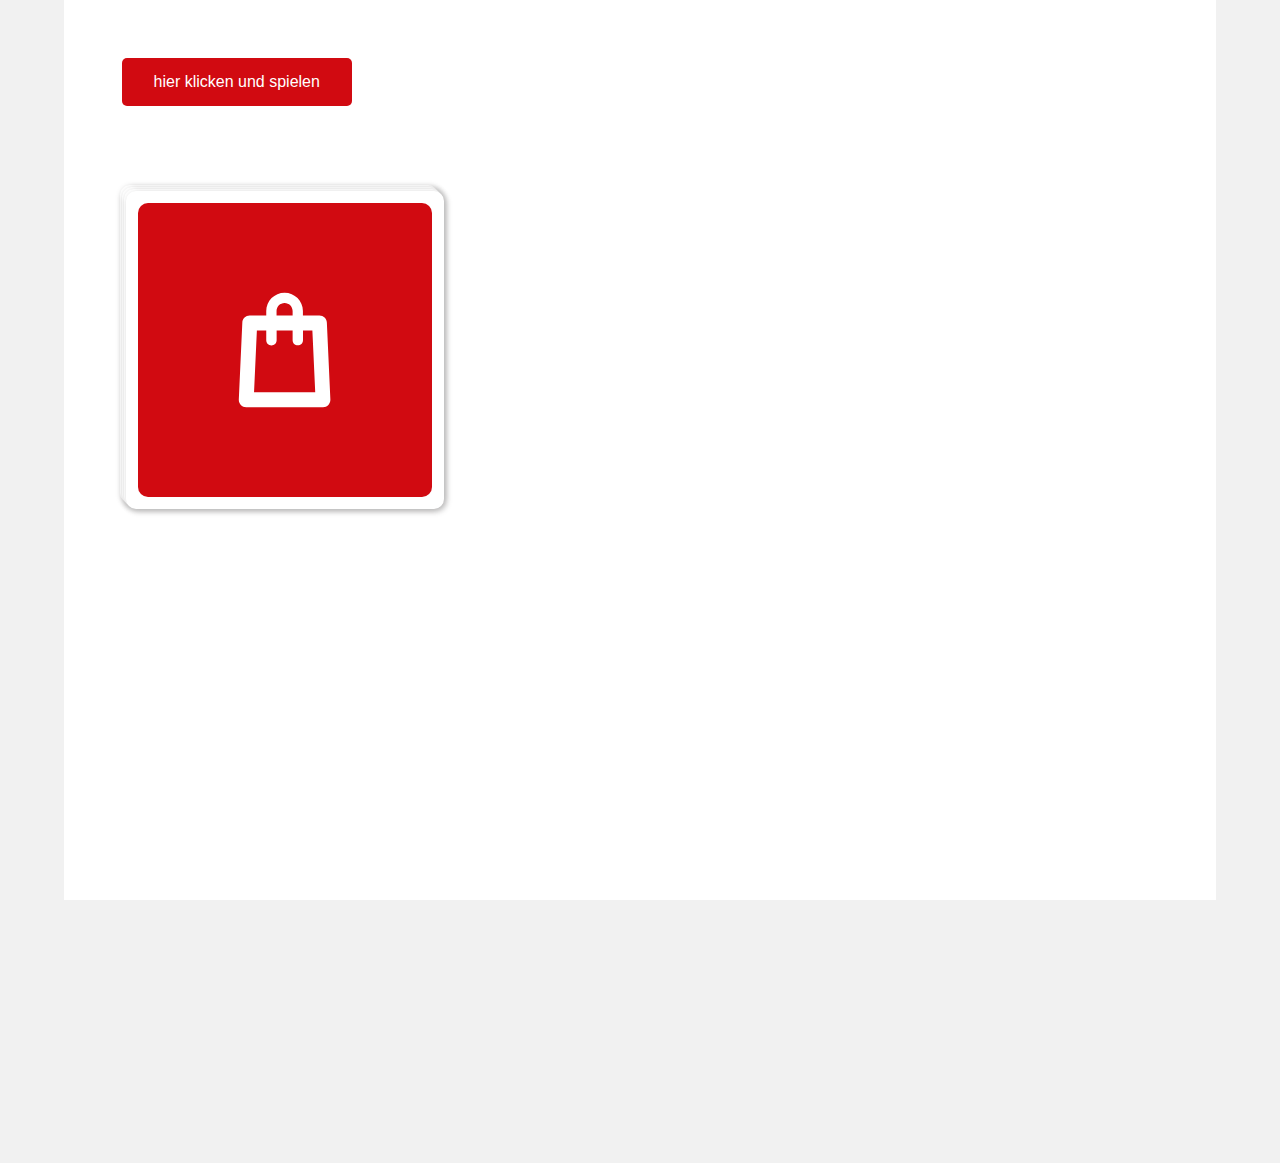
==== index.html @ 1bf255c6 "ver4" ====
<!doctype html>
<html class="no-js" lang="">

<head>
	<meta charset="utf-8">
	<meta http-equiv="x-ua-compatible" content="ie=edge">
	<title>SBB Ostern</title>
	<meta name="viewport" content="width=device-width, initial-scale=1">

	<link rel="apple-touch-icon" href="images/apple-touch-icon.png">

	<link rel="stylesheet" href="css/main.css">
</head>

<body>
	<!--[if lt IE 8]>
            <p class="browserupgrade">You are using an <strong>outdated</strong> browser. Please <a href="http://browsehappy.com/">upgrade your browser</a> to improve your experience.</p>
        <![endif]-->

	<div id="wrapper">
		<header>


		</header>
		<button class="button notclicked">hier klicken und spielen</button>
		<section id="cards" class="notclicked">

			<div class="card-wrapp">
				<div class="card userturn">
					<div class="card-front"></div>
					<div class="card-back"></div>
				</div>
			</div>

            <div class="card-wrapp">
				<div class="card userturn">
					<div class="card-front"></div>
					<div class="card-back"></div>
				</div>
			</div>

            <div class="card-wrapp">
				<div class="card userturn">
					<div class="card-front"></div>
					<div class="card-back"></div>
				</div>
			</div>

            <div class="card-wrapp">
				<div class="card userturn">
					<div class="card-front"></div>
					<div class="card-back"></div>
				</div>
			</div>

            <div class="card-wrapp">
				<div class="card userturn">
					<div class="card-front"></div>
					<div class="card-back"></div>
				</div>
			</div>

            <div class="card-wrapp">
				<div class="card userturn">
					<div class="card-front"></div>
					<div class="card-back"></div>
				</div>
			</div>

            <div class="card-wrapp">
				<div class="card userturn">
					<div class="card-front"></div>
					<div class="card-back"></div>
				</div>
			</div>

            <div class="card-wrapp">
				<div class="card userturn">
					<div class="card-front"></div>
					<div class="card-back"></div>
				</div>
			</div>

            <div class="card-wrapp">
				<div class="card userturn">
					<div class="card-front"></div>
					<div class="card-back"></div>
				</div>
			</div>


		</section>
	</div>
	<script src="https://ajax.googleapis.com/ajax/libs/jquery/2.1.4/jquery.min.js"></script>
	<script src="js/game.js"></script>
</body>

</html>
---- css/main.css ----
/*------ RESET ------*/
html, body, div, span, applet, object, iframe,
h1, h2, h3, h4, h5, h6, p, blockquote, pre,
a, abbr, acronym, address, big, cite, code,
del, dfn, em, img, ins, kbd, q, s, samp,
small, strike, strong, sub, sup, tt, var,
b, u, i, center,
dl, dt, dd, ol, ul, li,
fieldset, form, label, legend,
table, caption, tbody, tfoot, thead, tr, th, td,
article, aside, canvas, details, embed,
figure, figcaption, footer, header, hgroup,
menu, nav, output, ruby, section, summary,
time, mark, audio, video {
	margin: 0;
	padding: 0;
	border: 0;
	font-size: 100%;
	font: inherit;
	vertical-align: baseline;
}

article, aside, details, figcaption, figure,
footer, header, hgroup, menu, nav, section {
	display: block;
}
body {
	line-height: 1;
}
ol, ul {
	list-style: none;
}
blockquote, q {
	quotes: none;
}
blockquote:before, blockquote:after,
q:before, q:after {
	content: '';
	content: none;
}
table {
	border-collapse: collapse;
	border-spacing: 0;
}

a {
	text-decoration: none;
}

/*----- BOX LAYOUT MODEL -----*/
html {
  box-sizing: border-box;
}
*, *:before, *:after {
  box-sizing: inherit;
}
 /*------ CLEAR -----*/

section:after {
	content: "";
	display: table;
	clear: both;
}

/*------ WEB FONTS ------*/



@font-face {
    font-family: helvetica_neue;
    font-style: normal;
    font-weight: 400;
    src: url(../fonts/helveticaneue_normal.eot?#iefix) format("embedded-opentype"), url(../fonts/helveticaneue_normal.woff) format("woff"), url(../fonts/helveticaneue_normal.ttf) format("truetype"), url(../fonts/helveticaneue_normal.svg#helveticaneue_normal) format("svg")
}

@font-face {
    font-family: helvetica_neue;
    src: url(../fonts/helveticaneue_light_standard_65_medium.eot);
    src: url(../fonts/helveticaneue_light_standard_65_medium.eot?#iefix) format('embedded-opentype'), url(../fonts/helveticaneue_light_standard_65_medium.woff) format('woff'), url(../fonts/helveticaneue_light_standard_65_medium.ttf) format('truetype'), url(../fonts/helveticaneue_light_standard_65_medium.svg#helveticaneue_lt_std_65_med) format('svg');
    font-weight: 700;
    font-style: normal
}



/*------ LAYOUT ------*/

body {
    font-family: 'helvetica_neue';
    font-size: 22px;
    line-height: 26px;
	background: #f1f1f1;
}

a {
    color: #000;
}

#wrapper {
	width: 90%;
	max-width: 1170px;
	margin: 0 auto;
	height: 100vh;
	background: #fff;
}

#cards {
	width: 94%;
	height: 1000px;
	margin: 0 auto;
	position: relative;
}

.button {
background: #d10a11;
   border: none;
   border-radius: 5px;
   color: #fff;
   padding: 15px 32px;
   text-align: center;
   text-decoration: none;
   display: inline-block;
   font-size: 16px;
   margin: 5%;
   cursor: pointer;
}

.card-wrapp {
	width: 33.3333%;
	padding: 2%;
	position: absolute;
	opacity: 0;
	display: none;
}

.card {
	width: 100%;
	height: 100%;
	/*width: 20vw;
	height: 20vw;*/
	background: #fff;
	float: left;
	border-radius: 10px;
	border: 12px solid #fff;
	box-shadow: #bdbcbc 2px 2px 6px;
	cursor: pointer;
}

.card-front {
	background: url(../images/card.svg) no-repeat center center #d10a11;
	background-size: 40% 40%;
	border-radius: 10px;
	width: 100%;
	height: 100%;
	position: relative;
}

.sbb-logo {
	width: 30px;
	height: 30px;
	height: auto;
	position:absolute;
	top: 10px;
	right: 10px;
}

.sbb-path {
	fill: #fff;
}
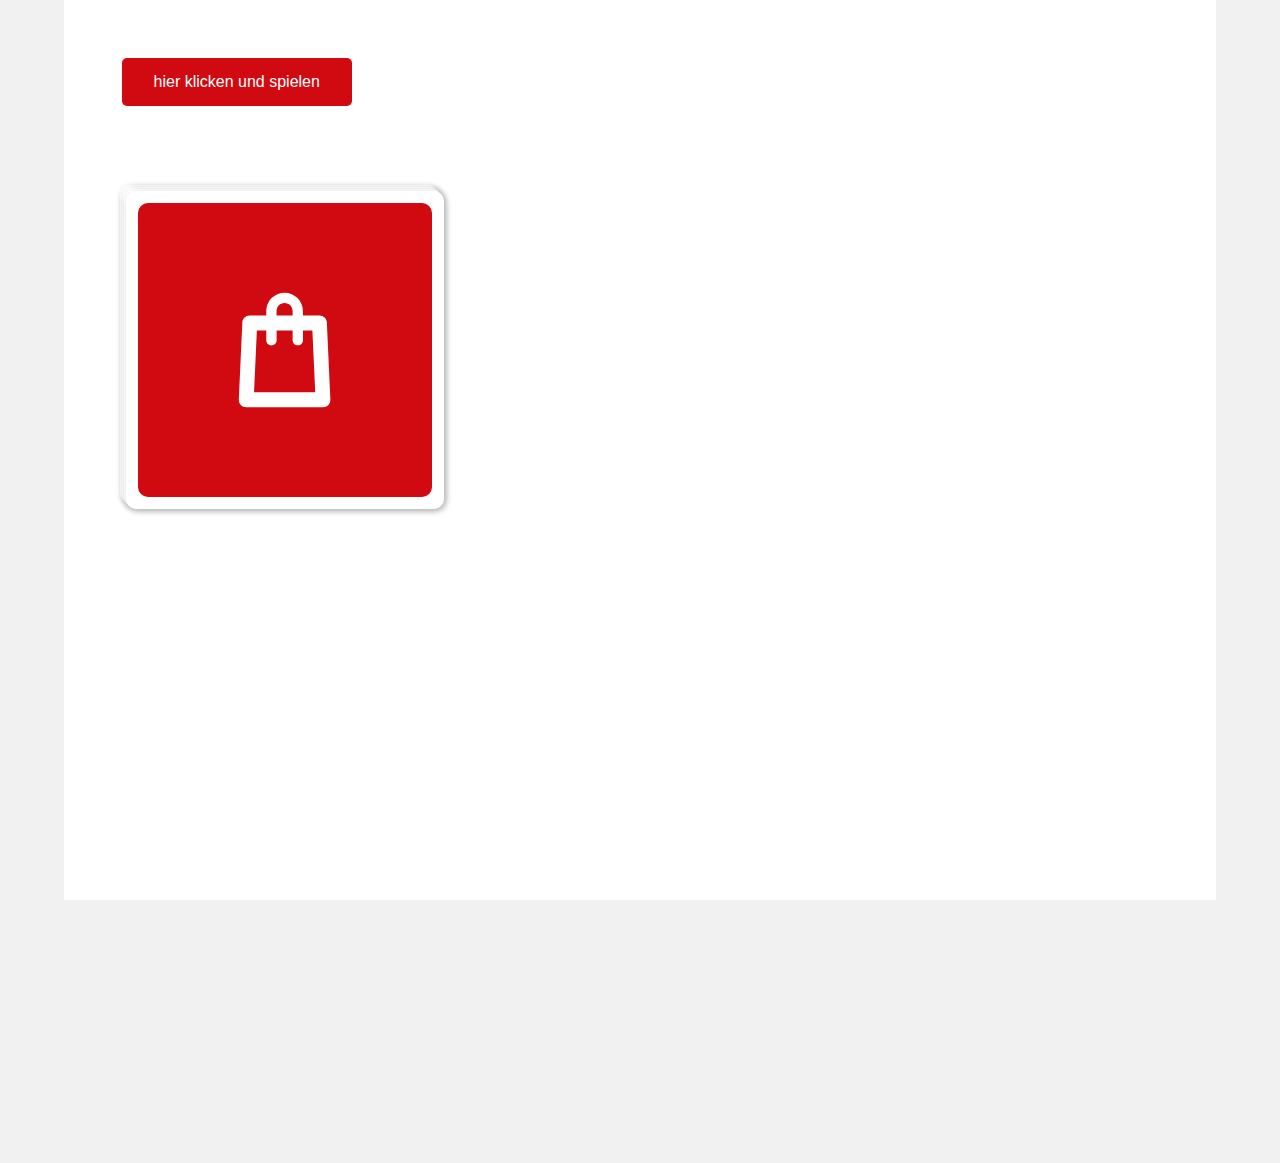
==== commit 80225172: "ver6" ====
--- a/index.html
+++ b/index.html
@@ -26,63 +26,63 @@
 		<section id="cards" class="notclicked">
 
 			<div class="card-wrapp">
-				<div class="card userturn">
+				<div class="card">
 					<div class="card-front"></div>
 					<div class="card-back"></div>
 				</div>
 			</div>
 
             <div class="card-wrapp">
-				<div class="card userturn">
+				<div class="card">
 					<div class="card-front"></div>
 					<div class="card-back"></div>
 				</div>
 			</div>
 
             <div class="card-wrapp">
-				<div class="card userturn">
+				<div class="card">
 					<div class="card-front"></div>
 					<div class="card-back"></div>
 				</div>
 			</div>
 
             <div class="card-wrapp">
-				<div class="card userturn">
+				<div class="card">
 					<div class="card-front"></div>
 					<div class="card-back"></div>
 				</div>
 			</div>
 
             <div class="card-wrapp">
-				<div class="card userturn">
+				<div class="card">
 					<div class="card-front"></div>
 					<div class="card-back"></div>
 				</div>
 			</div>
 
             <div class="card-wrapp">
-				<div class="card userturn">
+				<div class="card">
 					<div class="card-front"></div>
 					<div class="card-back"></div>
 				</div>
 			</div>
 
             <div class="card-wrapp">
-				<div class="card userturn">
+				<div class="card">
 					<div class="card-front"></div>
 					<div class="card-back"></div>
 				</div>
 			</div>
 
             <div class="card-wrapp">
-				<div class="card userturn">
+				<div class="card">
 					<div class="card-front"></div>
 					<div class="card-back"></div>
 				</div>
 			</div>
 
             <div class="card-wrapp">
-				<div class="card userturn">
+				<div class="card">
 					<div class="card-front"></div>
 					<div class="card-back"></div>
 				</div>
--- a/css/main.css
+++ b/css/main.css
@@ -106,23 +106,24 @@
 
 #cards {
 	width: 94%;
-	height: 1000px;
+	height: 1000px; /*temp*/
 	margin: 0 auto;
 	position: relative;
+	perspective: 800px;
 }
 
 .button {
-background: #d10a11;
-   border: none;
-   border-radius: 5px;
-   color: #fff;
-   padding: 15px 32px;
-   text-align: center;
-   text-decoration: none;
-   display: inline-block;
-   font-size: 16px;
-   margin: 5%;
-   cursor: pointer;
+	background: #d10a11;
+	border: none;
+	border-radius: 5px;
+	color: #fff;
+	padding: 15px 32px;
+	text-align: center;
+	text-decoration: none;
+	display: inline-block;
+	font-size: 16px;
+	margin: 5%;
+	cursor: pointer;
 }
 
 .card-wrapp {
@@ -144,26 +145,50 @@
 	border: 12px solid #fff;
 	box-shadow: #bdbcbc 2px 2px 6px;
 	cursor: pointer;
+	position: relative;
+	transform-style: preserve-3d;
+  	transition: transform 1s;
+}
+
+.card div {
+	border-radius: 10px;
+	width: 100%;
+	height: 100%;
+	position: absolute;
+	backface-visibility: hidden;
 }
 
 .card-front {
 	background: url(../images/card.svg) no-repeat center center #d10a11;
 	background-size: 40% 40%;
-	border-radius: 10px;
-	width: 100%;
-	height: 100%;
-	position: relative;
+	z-index: 2;
 }
 
-.sbb-logo {
-	width: 30px;
-	height: 30px;
-	height: auto;
-	position:absolute;
-	top: 10px;
-	right: 10px;
+.card-back {
+	background: url(../images/egg.svg) no-repeat center center #13a538;
+	background-size: 60% 60%!important;
+
+
+	z-index: 1;
+	transform: rotateY( 180deg );
 }
 
-.sbb-path {
-	fill: #fff;
+.dealer .card-back {
+	background: url(../images/carrot.svg) no-repeat center center #13a538;
 }
+
+.egg {
+	background: url(../images/egg.svg) no-repeat center center #13a538;
+}
+
+.bunny {
+	background: url(../images/bunny.svg) no-repeat center center #13a538;
+}
+
+.carrot {
+	background: url(../images/carrot.svg) no-repeat center center #13a538;
+}
+
+.card.flipped {
+  transform: rotateY( 180deg );
+}
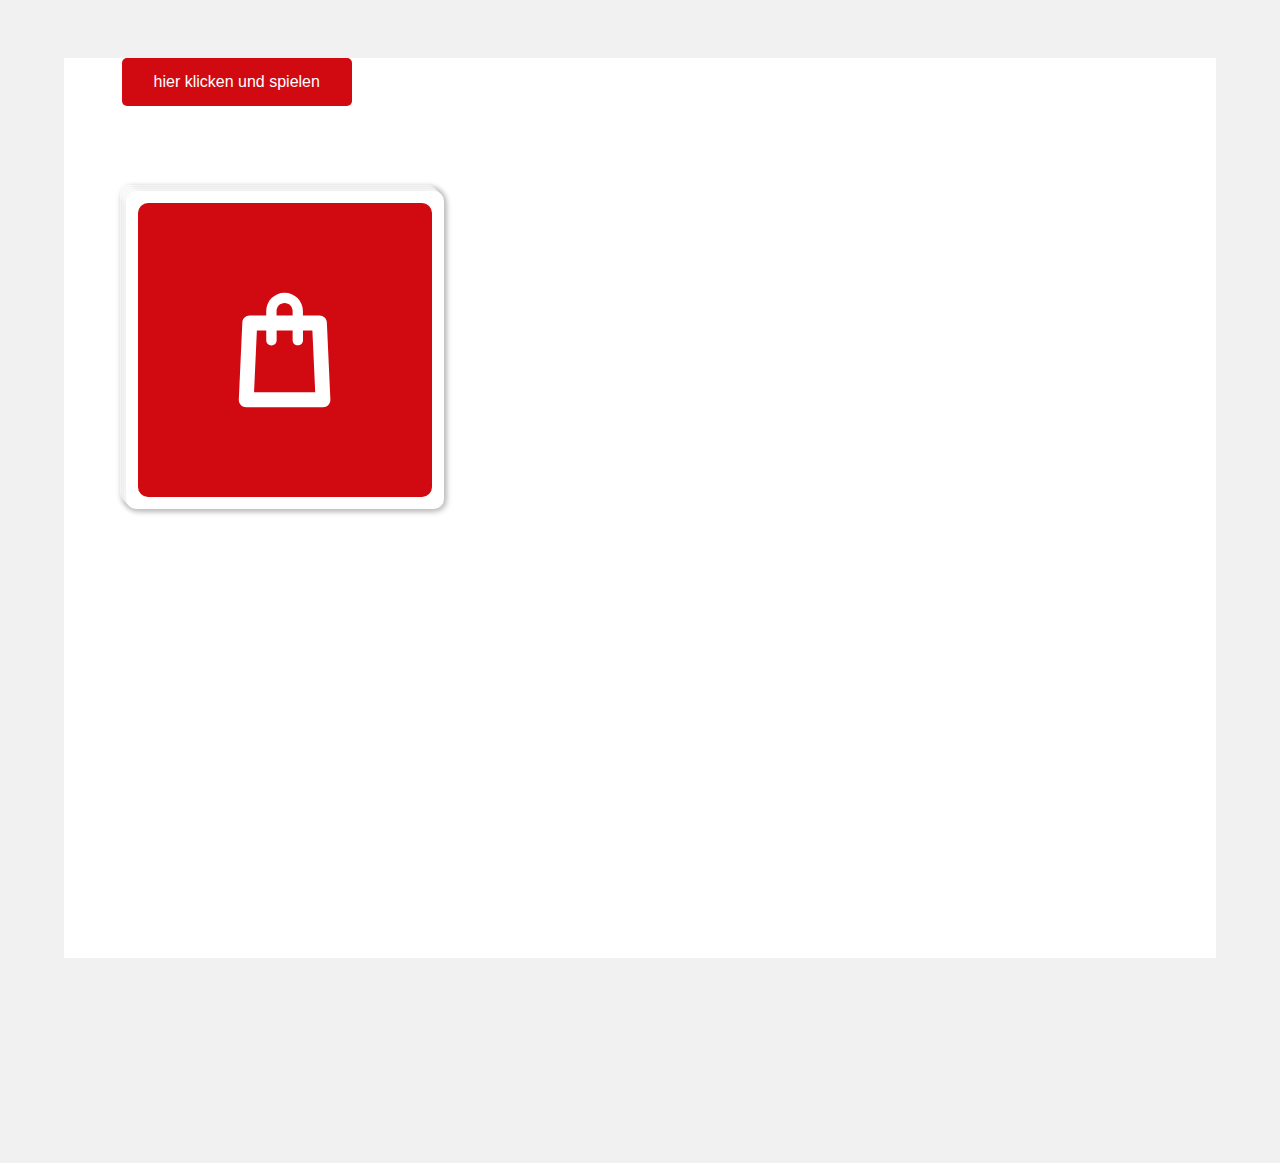
==== commit 16a87b00: "ver8" ====
--- a/index.html
+++ b/index.html
@@ -14,15 +14,12 @@
 
 <body>
 	<!--[if lt IE 8]>
-            <p class="browserupgrade">You are using an <strong>outdated</strong> browser. Please <a href="http://browsehappy.com/">upgrade your browser</a> to improve your experience.</p>
-        <![endif]-->
+        <p class="browserupgrade">You are using an <strong>outdated</strong> browser. Please <a href="http://browsehappy.com/">upgrade your browser</a> to improve your experience.</p>
+    <![endif]-->
 
 	<div id="wrapper">
-		<header>
 
-
-		</header>
-		<button class="button notclicked">hier klicken und spielen</button>
+		<button class="gamebutton notclicked">hier klicken und spielen</button>
 		<section id="cards" class="notclicked">
 
 			<div class="card-wrapp">
@@ -32,56 +29,56 @@
 				</div>
 			</div>
 
-            <div class="card-wrapp">
+			<div class="card-wrapp">
 				<div class="card">
 					<div class="card-front"></div>
 					<div class="card-back"></div>
 				</div>
 			</div>
 
-            <div class="card-wrapp">
+			<div class="card-wrapp">
 				<div class="card">
 					<div class="card-front"></div>
 					<div class="card-back"></div>
 				</div>
 			</div>
 
-            <div class="card-wrapp">
+			<div class="card-wrapp">
 				<div class="card">
 					<div class="card-front"></div>
 					<div class="card-back"></div>
 				</div>
 			</div>
 
-            <div class="card-wrapp">
+			<div class="card-wrapp">
 				<div class="card">
 					<div class="card-front"></div>
 					<div class="card-back"></div>
 				</div>
 			</div>
 
-            <div class="card-wrapp">
+			<div class="card-wrapp">
 				<div class="card">
 					<div class="card-front"></div>
 					<div class="card-back"></div>
 				</div>
 			</div>
 
-            <div class="card-wrapp">
+			<div class="card-wrapp">
 				<div class="card">
 					<div class="card-front"></div>
 					<div class="card-back"></div>
 				</div>
 			</div>
 
-            <div class="card-wrapp">
+			<div class="card-wrapp">
 				<div class="card">
 					<div class="card-front"></div>
 					<div class="card-back"></div>
 				</div>
 			</div>
 
-            <div class="card-wrapp">
+			<div class="card-wrapp">
 				<div class="card">
 					<div class="card-front"></div>
 					<div class="card-back"></div>
--- a/css/main.css
+++ b/css/main.css
@@ -112,7 +112,7 @@
 	perspective: 800px;
 }
 
-.button {
+.gamebutton {
 	background: #d10a11;
 	border: none;
 	border-radius: 5px;
@@ -120,10 +120,11 @@
 	padding: 15px 32px;
 	text-align: center;
 	text-decoration: none;
-	display: inline-block;
+	display: block;
 	font-size: 16px;
 	margin: 5%;
 	cursor: pointer;
+	transition: 1s;
 }
 
 .card-wrapp {
@@ -173,22 +174,18 @@
 	transform: rotateY( 180deg );
 }
 
-.dealer .card-back {
+.carrot {
 	background: url(../images/carrot.svg) no-repeat center center #13a538;
+}
+
+.bunny {
+	background: url(../images/bunny.svg) no-repeat center center #13a538;
 }
 
 .egg {
 	background: url(../images/egg.svg) no-repeat center center #13a538;
 }
 
-.bunny {
-	background: url(../images/bunny.svg) no-repeat center center #13a538;
-}
-
-.carrot {
-	background: url(../images/carrot.svg) no-repeat center center #13a538;
-}
-
 .card.flipped {
   transform: rotateY( 180deg );
 }
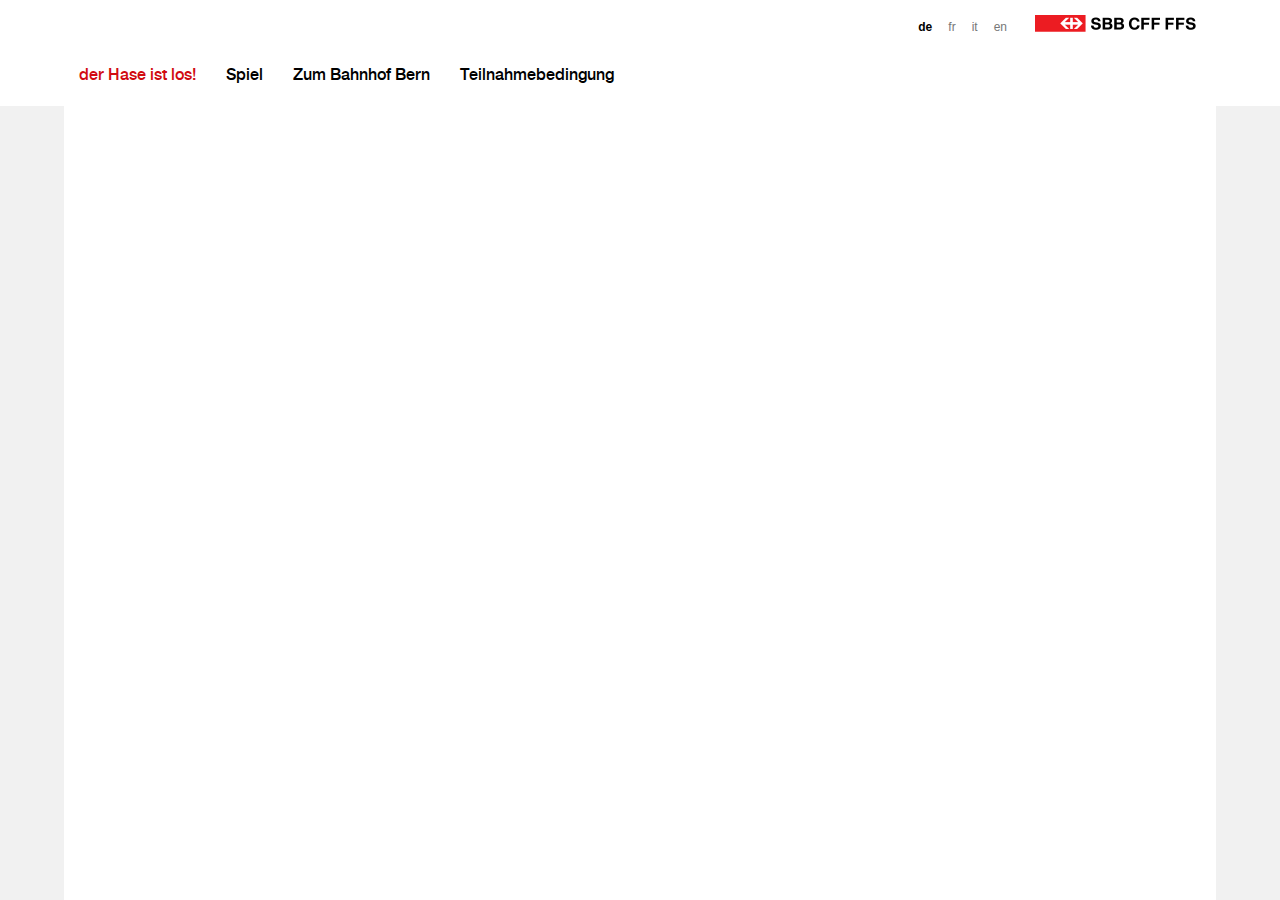
==== commit f352fc4c: "ver9" ====
--- a/index.html
+++ b/index.html
@@ -16,9 +16,28 @@
 	<!--[if lt IE 8]>
         <p class="browserupgrade">You are using an <strong>outdated</strong> browser. Please <a href="http://browsehappy.com/">upgrade your browser</a> to improve your experience.</p>
     <![endif]-->
+	<header>
+		<div class="wrapper">
+			<a href="http://www.sbb.ch" target="_blank" id="logo">SBB CFF FFS</a>
+			<ul id="langs">
+				<li class="current"><a href="http://sbb-etickets.ch/de" title="de">de</a></li>
+				<li><a href="http://cff-etickets.ch/fr" title="fr">fr</a></li>
+				<li><a href="http://ffs-etickets.ch/it" title="it">it</a></li>
+				<li><a href="/en" title="en">en</a></li>
+			</ul>
+			<nav id="navi">
+				<ul>
+					<li class="active"><a href="#eticket">der Hase ist los!</a></li>
+					<li class=""><a href="#buy">Spiel</a></li>
+					<li class=""><a href="#networktickets">Zum Bahnhof Bern</a></li>
+					<li class=""><a href="#register">Teilnahmebedingung</a></li>
+				</ul>
+			</nav>
+		</div>
+	</header>
 
-	<div id="wrapper">
-
+	<div class="wrapper">
+		<!--
 		<button class="gamebutton notclicked">hier klicken und spielen</button>
 		<section id="cards" class="notclicked">
 
@@ -85,8 +104,37 @@
 				</div>
 			</div>
 
+		</section>
 
-		</section>
+		<form id="gameform">
+			<label for="anrede">Anrede</label>
+			<select name="anrede">
+				<option value="volvo">Herr</option>
+				<option value="saab">Frau</option>
+			</select>
+
+			<label for="vorname">Vorname</label>
+			<input type="text" name="vorname" />
+
+			<label for="name">Name</label>
+			<input type="text" name="name" />
+
+			<label for="email">E-Mail</label>
+			<input type="email" name="email" />
+
+			<label for="strasse">Strasse und Nummer</label>
+			<input type="text" name="strasse" />
+
+			<label for="plz">PLZ und Ort</label>
+			<input type="text" name="plz" />
+
+			<input type="checkbox" name="newsletter" value="ok" checked>
+			Ich möchte zukünftig von der SBB via E-Mail über attraktive Angebote an den Bahnhöfen informiert werden und bin einverstanden, dass meine Daten von der SBB verwendet werden.
+
+			<input type="submit" value="Senden"/>
+
+		</form> -->
+
 	</div>
 	<script src="https://ajax.googleapis.com/ajax/libs/jquery/2.1.4/jquery.min.js"></script>
 	<script src="js/game.js"></script>
--- a/css/main.css
+++ b/css/main.css
@@ -96,13 +96,89 @@
     color: #000;
 }
 
-#wrapper {
+.wrapper {
 	width: 90%;
 	max-width: 1170px;
 	margin: 0 auto;
-	height: 100vh;
+	min-height: 100vh;
 	background: #fff;
-}
+	display: block;
+}
+
+/*------ HEADER ------*/
+
+header {
+	width: 100%;
+	height: 106px;
+	background: #fff;
+	position: fixed;
+}
+
+#langs {
+	float: right;
+	font: 16px/20px normal Arial;
+}
+
+#langs li {
+	float: left;
+}
+
+#langs a {
+	font-weight: 400;
+    font-family: arial, sans-serif;
+    font-size: 12px;
+    margin: 15px 8px 0;
+    color: #777;
+    line-height: 2;
+	display: inline-block;
+}
+
+#langs .current a {
+	color: #000;
+	font-weight: bold;
+}
+
+#logo {
+	display: inline-block;
+	float: right;
+	width: 161px;
+	height: 17px;
+	margin: 15px 20px;
+	text-indent: -9999px;
+	background: url(../images/sbb-logo.png) no-repeat center center;
+	background-size: 100% auto;
+}
+
+#logo,
+#langs {
+	float: right;
+}
+
+#navi {
+	float: left;
+	width: 100%;
+	display: block;
+}
+
+#navi li {
+	float: left;
+	padding: 15px;
+}
+
+#navi a {
+	color: #000;
+	font: bold 16px/20px 'helvetica_neue', sans-serif;
+}
+
+#navi .active a,
+#navi a:hover {
+	color: #d10a11;
+}
+
+/*------ HERO ------*/
+
+
+/*------ CARDS ------*/
 
 #cards {
 	width: 94%;
@@ -189,3 +265,49 @@
 .card.flipped {
   transform: rotateY( 180deg );
 }
+
+/*------- FORM ------*/
+
+#gameform {
+	width: 50%;
+	display: block;
+	margin: 25px auto;
+	padding: 50px;
+	background: #f1f1f1;
+	border-radius: 5px;
+	font-size: 16px;
+	line-height: 19px;
+	font-family: 'helvetica_neue';
+}
+
+#gameform label {
+	display: block;
+	margin-bottom: 5px;
+	font-size: 22px;
+    line-height: 26px;
+}
+
+#gameform input,
+#gameform select {
+	display: block;
+	border-radius: 2px;
+	border:none;
+	width: 100%;
+	padding: 10px;
+	margin-bottom: 20px;
+}
+
+#gameform select option {
+	padding: 10px;
+}
+
+#gameform input[type='checkbox'] {
+	display: inline-block;
+	width: auto;
+	margin: 10px 5px 0 0;
+}
+
+#gameform input[type='submit'] {
+	margin-top: 50px;
+	padding: 10px;
+}
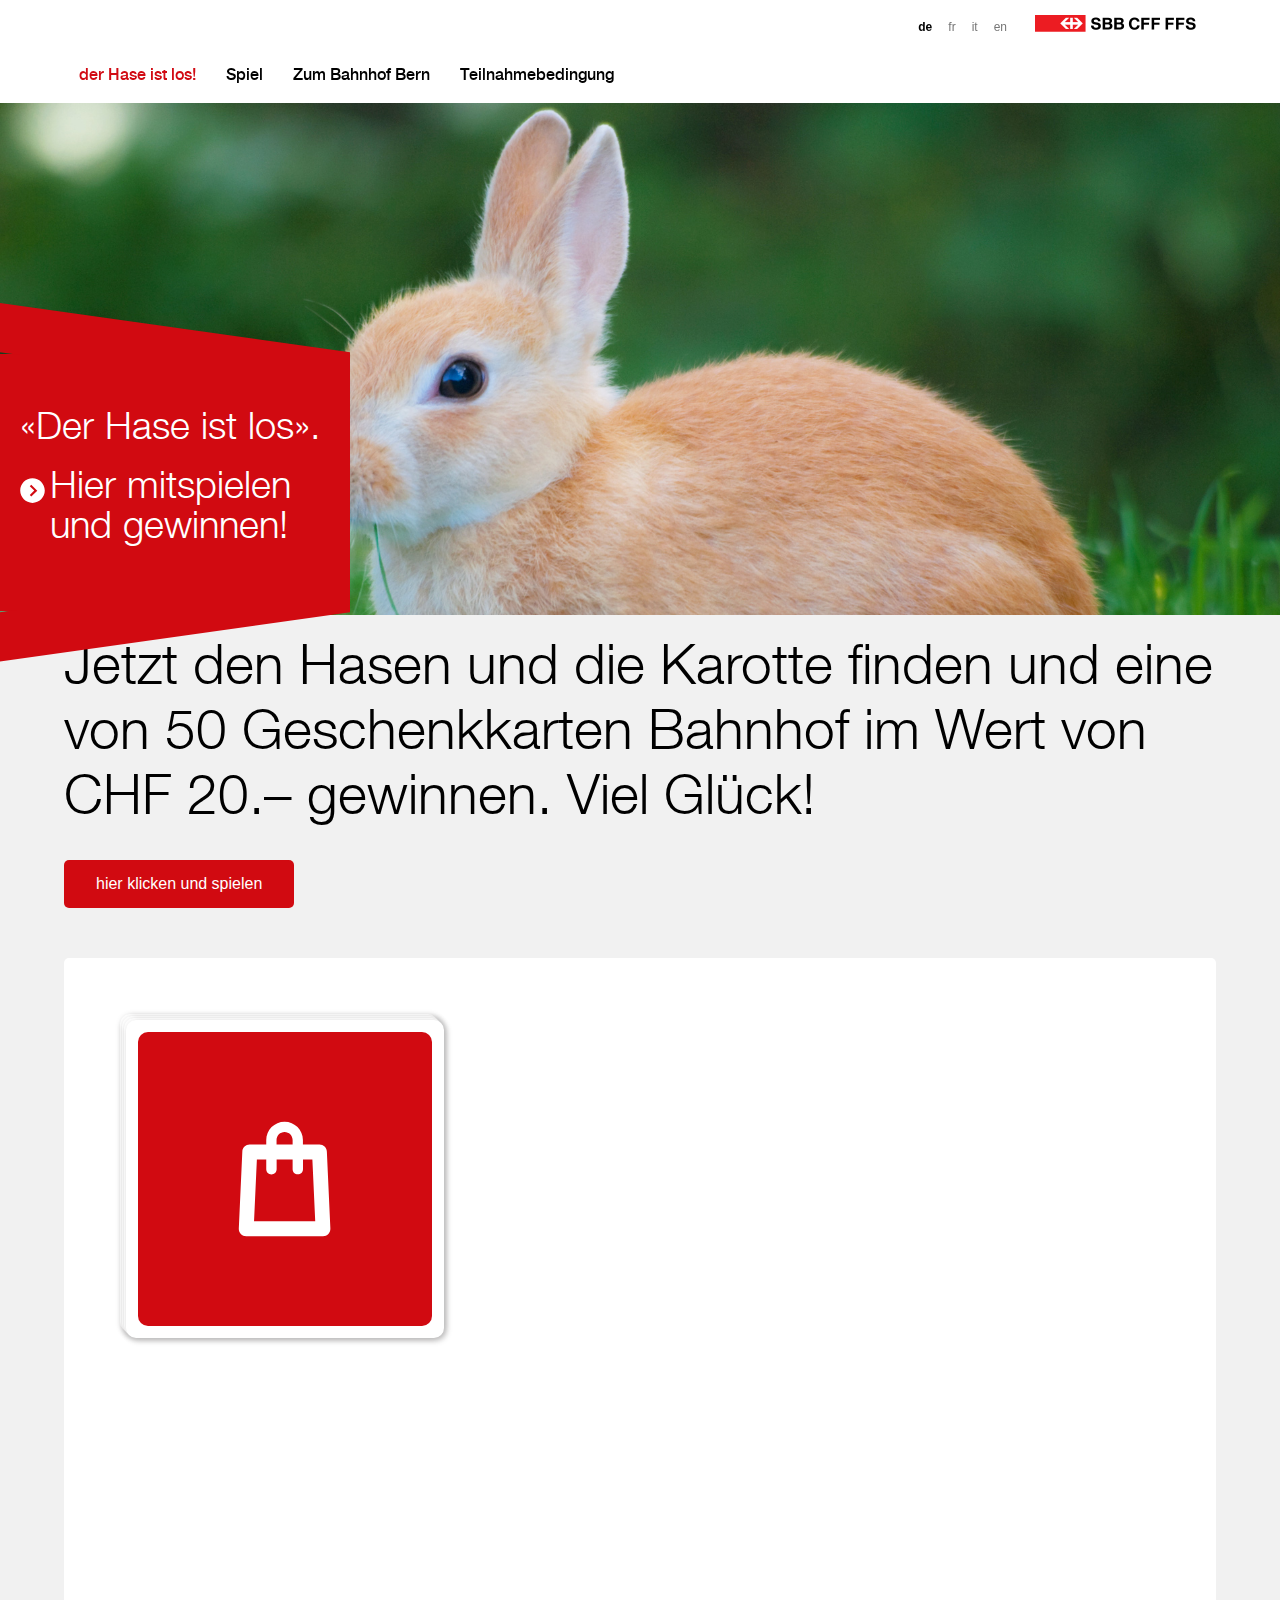
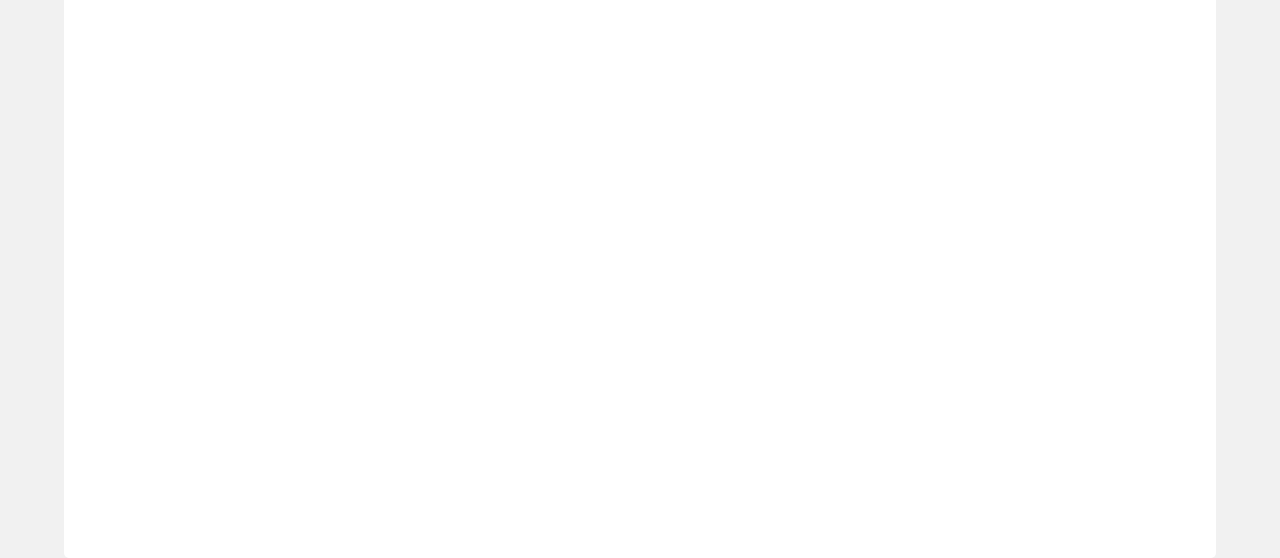
==== commit 87639516: "ver10" ====
--- a/index.html
+++ b/index.html
@@ -35,10 +35,38 @@
 			</nav>
 		</div>
 	</header>
+	<div class="hero">
+		<div class="overlay-small">
+			<div class="box_perspective">
+				<div class="helper top left">
+					<div class="overflow">
+						<img src="images/box_perspective.png" alt="">
+						<div class="bg_red">
+						</div>
+					</div>
+				</div>
+				<div class="content bg_red">
+					<h1>«Der Hase ist los».</h1>
+					<h1><a href="#">Hier mitspielen und gewinnen!</a></h1>
+				</div>
+				<div class="helper bottom left portrait">
+					<div class="overflow">
+						<img src="images/box_perspective.png" alt="">
+						<div class="bg_red">
+						</div>
+					</div>
+				</div>
+			</div>
+		</div>
+	</div>
 
-	<div class="wrapper">
-		<!--
+	<div class="wrapper content-text">
+		<p>Jetzt den Hasen und die Karotte finden und eine von 50 Geschenkkarten Bahnhof im Wert von CHF 20.– gewinnen. Viel Glück!</p>
 		<button class="gamebutton notclicked">hier klicken und spielen</button>
+	</div>
+
+	<div class="cards-wrapp wrapper">
+
 		<section id="cards" class="notclicked">
 
 			<div class="card-wrapp">
@@ -106,6 +134,8 @@
 
 		</section>
 
+
+
 		<form id="gameform">
 			<label for="anrede">Anrede</label>
 			<select name="anrede">
@@ -128,14 +158,14 @@
 			<label for="plz">PLZ und Ort</label>
 			<input type="text" name="plz" />
 
-			<input type="checkbox" name="newsletter" value="ok" checked>
-			Ich möchte zukünftig von der SBB via E-Mail über attraktive Angebote an den Bahnhöfen informiert werden und bin einverstanden, dass meine Daten von der SBB verwendet werden.
+			<input type="checkbox" name="newsletter" value="ok" checked> Ich möchte zukünftig von der SBB via E-Mail über attraktive Angebote an den Bahnhöfen informiert werden und bin einverstanden, dass meine Daten von der SBB verwendet werden.
 
-			<input type="submit" value="Senden"/>
+			<input type="submit" value="Senden" />
 
-		</form> -->
+		</form>
 
 	</div>
+
 	<script src="https://ajax.googleapis.com/ajax/libs/jquery/2.1.4/jquery.min.js"></script>
 	<script src="js/game.js"></script>
 </body>
--- a/css/main.css
+++ b/css/main.css
@@ -100,18 +100,19 @@
 	width: 90%;
 	max-width: 1170px;
 	margin: 0 auto;
-	min-height: 100vh;
+	display: block;
+}
+
+/*------ HEADER ------*/
+
+header {
+	width: 100%;
+	height: 103px;
 	background: #fff;
-	display: block;
-}
-
-/*------ HEADER ------*/
-
-header {
-	width: 100%;
-	height: 106px;
-	background: #fff;
+	top: 0;
+	left: 0;
 	position: fixed;
+	z-index: 1000;
 }
 
 #langs {
@@ -172,20 +173,117 @@
 
 #navi .active a,
 #navi a:hover {
-	color: #d10a11;
+	color: #d10a13;
 }
 
 /*------ HERO ------*/
 
-
-/*------ CARDS ------*/
-
-#cards {
-	width: 94%;
-	height: 1000px; /*temp*/
-	margin: 0 auto;
-	position: relative;
-	perspective: 800px;
+.hero {
+	width: 100%;
+	background: url(../images/hase-bgr.jpg);
+	background-repeat: no-repeat;
+	background-size: cover;
+	background-position: center;
+	padding-top: 40%;
+	margin-top: 103px;
+}
+
+.overlay-small {
+	position: absolute;
+    top: 50%;
+    width: 350px;
+    left: 0;
+    margin-top: -156px;
+}
+
+
+.box_perspective h1 {
+    color: #fff;
+	font-size: 38px;
+	line-height: 40px;
+    margin-top: .4em;
+    margin-bottom: .5em
+}
+
+
+
+.box_perspective .content.bg_red,
+.box_perspective .content.bg_red a,
+.box_perspective .content.bg_red p,
+.circle {
+    color: #fff;
+}
+
+.box_perspective .content {
+    margin: -1px 0;
+    padding: 42px 20px;
+}
+
+.box_perspective .well h3 {
+    margin-bottom: 1em
+}
+
+.box_perspective .bg_red {
+    background-color: #d10a11;
+	/*background-color: rgba(209, 10, 17, 0.8);*/
+}
+
+.box_perspective .helper.bottom.right .overflow .bg_red,
+.box_perspective .helper.top.left .overflow .bg_red {
+    -ms-transform: skew(82deg,0deg);
+    -webkit-transform: skew(82deg,0deg);
+    transform: skew(82deg,0deg);
+}
+
+.box_perspective .left,
+.box_perspective .right {
+    float: none;
+}
+
+.box_perspective .helper .overflow img {
+    width: 15%;
+    height: auto;
+}
+
+.box_perspective .helper .overflow {
+    position: relative;
+    overflow: hidden;
+    width: 100%;
+}
+
+.box_perspective .helper.left .overflow .bg_red {
+    left: -57%;
+}
+.box_perspective .helper.bottom .overflow .bg_red, .box_perspective .helper.top .overflow .bg_red {
+    top: 0;
+}
+.box_perspective .helper .overflow .bg_red {
+    position: absolute;
+    width: 100%;
+    height: 100%;
+}
+
+.box_perspective .helper.bottom.left .overflow .bg_red,
+.box_perspective .helper.top.right .overflow .bg_red {
+	-ms-transform: skew(-82deg,0deg);
+    -webkit-transform: skew(-82deg,0deg);
+    transform: skew(-82deg,0deg);
+}
+
+.hero .content.bg_red a {
+	background: url(../images/circle.svg) no-repeat;
+	background-size: 25px 25px;
+	background-position: 0 8px;
+	padding: 0 0 0 30px;
+	display: inline-block;
+}
+
+/*------- CONTENT ------*/
+
+.content-text {
+	font-size: 55px;
+	line-height: 65px;
+	padding: 25px 0;
 }
 
 .gamebutton {
@@ -198,9 +296,29 @@
 	text-decoration: none;
 	display: block;
 	font-size: 16px;
-	margin: 5%;
+	margin: 25px 0;
 	cursor: pointer;
 	transition: 1s;
+}
+
+.gamebutton:focus {
+	outline:0;
+}
+
+/*------ CARDS ------*/
+
+.cards-wrapp{
+	min-height: 1200px;
+	background: #fff;
+	border-radius: 5px;
+}
+
+#cards {
+	width: 94%;
+	margin: 0 auto;
+	padding: 3% 0;
+	position: relative;
+	perspective: 800px;
 }
 
 .card-wrapp {
@@ -270,7 +388,7 @@
 
 #gameform {
 	width: 50%;
-	display: block;
+	display: none;
 	margin: 25px auto;
 	padding: 50px;
 	background: #f1f1f1;
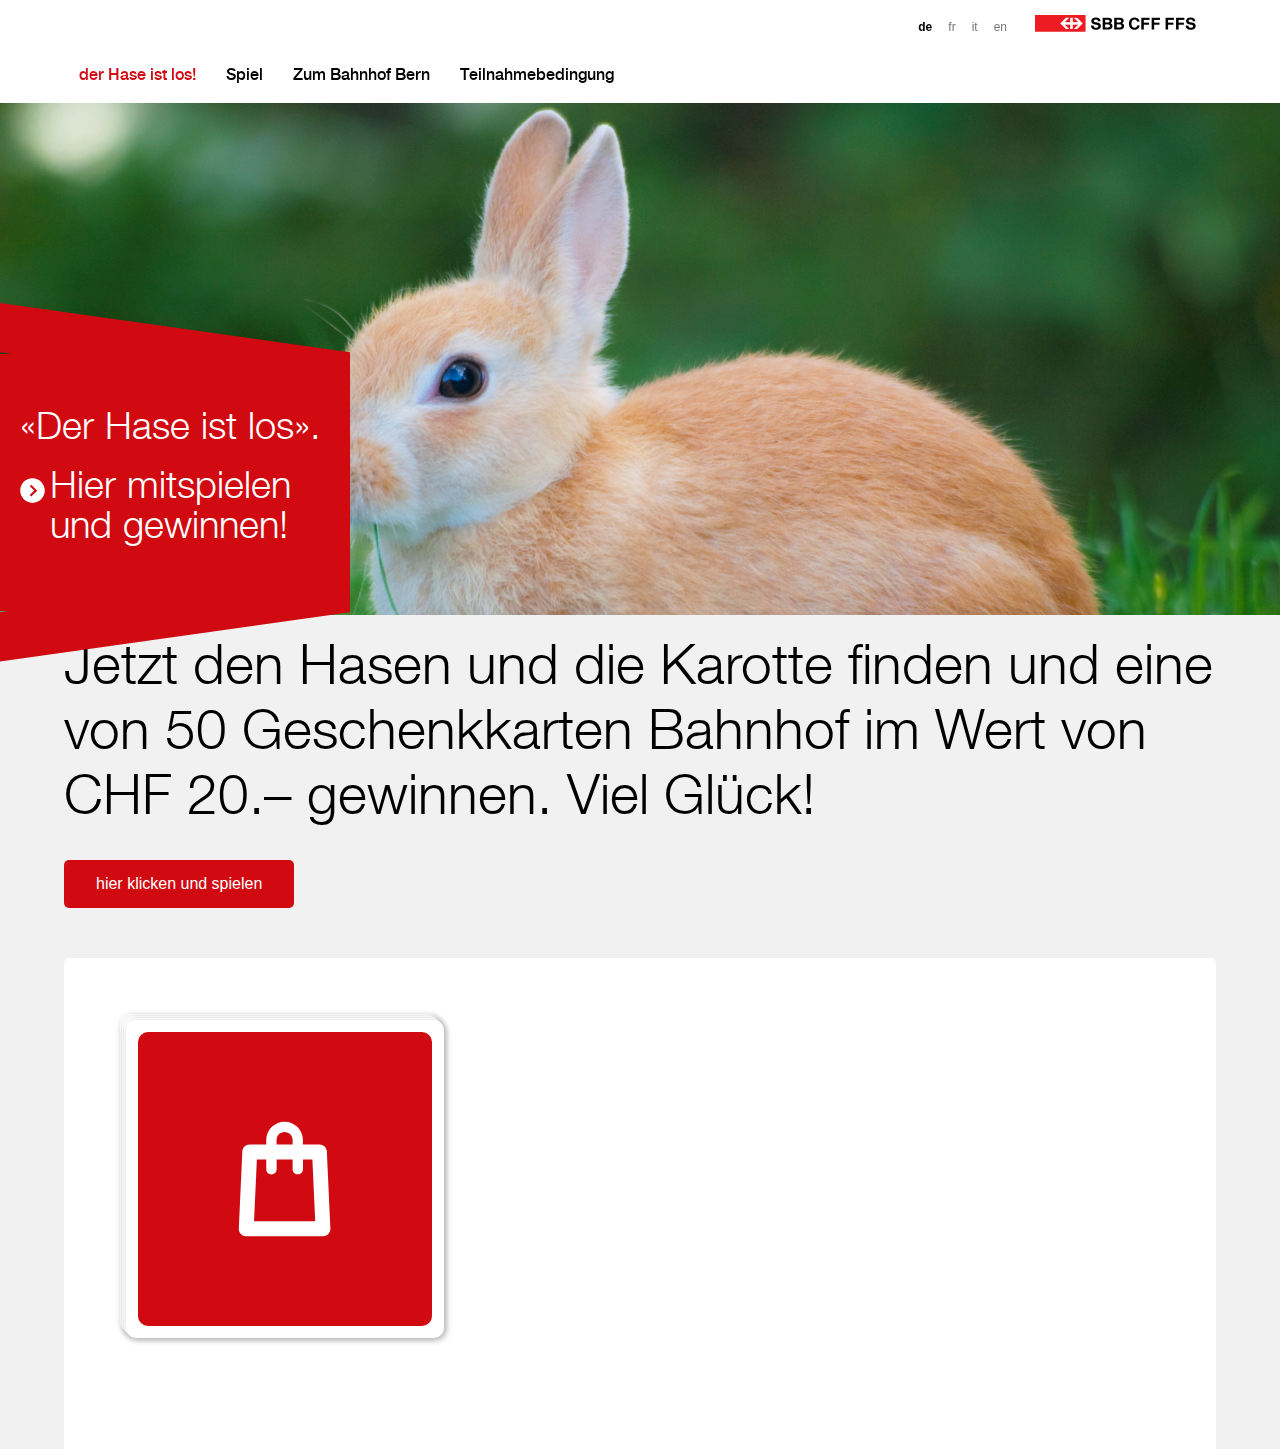
==== commit 5e7d6264: "ver11" ====
--- a/index.html
+++ b/index.html
@@ -132,37 +132,50 @@
 				</div>
 			</div>
 
+			<div id="result"><h2>Result</h2></div>
+
+			<form id="gameform">
+				<label for="anrede">Anrede</label>
+				<select name="anrede">
+					<option value="volvo">Herr</option>
+					<option value="saab">Frau</option>
+				</select>
+
+				<label for="vorname">Vorname</label>
+				<input type="text" name="vorname" />
+
+				<label for="name">Name</label>
+				<input type="text" name="name" />
+
+				<label for="email">E-Mail</label>
+				<input type="email" name="email" />
+
+				<label for="strasse">Strasse und Nummer</label>
+				<input type="text" name="strasse" />
+
+				<label for="plz">PLZ und Ort</label>
+				<input type="text" name="plz" />
+
+				<input type="checkbox" name="newsletter" value="ok" checked> Ich möchte zukünftig von der SBB via E-Mail über attraktive Angebote an den Bahnhöfen informiert werden und bin einverstanden, dass meine Daten von der SBB verwendet werden.
+
+				<div id="bahnhof">
+					<label for="newsletter-bahnhof">Über welchen Bahnhof möchten Sie informiert werden:</label>
+					<select name="newsletter-bahnhof">
+						<option value="Bern">Bern</option>
+						<option value="Basel">Basel</option>
+						<option value="Zürich">Zürich</option>
+						<option value="Luzern">Luzern</option>
+						<option value="Genf">Genf</option>
+					</select>
+				</div>
+
+
+				<input type="submit" value="Senden" />
+
+			</form>
+
 		</section>
 
-
-
-		<form id="gameform">
-			<label for="anrede">Anrede</label>
-			<select name="anrede">
-				<option value="volvo">Herr</option>
-				<option value="saab">Frau</option>
-			</select>
-
-			<label for="vorname">Vorname</label>
-			<input type="text" name="vorname" />
-
-			<label for="name">Name</label>
-			<input type="text" name="name" />
-
-			<label for="email">E-Mail</label>
-			<input type="email" name="email" />
-
-			<label for="strasse">Strasse und Nummer</label>
-			<input type="text" name="strasse" />
-
-			<label for="plz">PLZ und Ort</label>
-			<input type="text" name="plz" />
-
-			<input type="checkbox" name="newsletter" value="ok" checked> Ich möchte zukünftig von der SBB via E-Mail über attraktive Angebote an den Bahnhöfen informiert werden und bin einverstanden, dass meine Daten von der SBB verwendet werden.
-
-			<input type="submit" value="Senden" />
-
-		</form>
 
 	</div>
 
--- a/css/main.css
+++ b/css/main.css
@@ -308,9 +308,9 @@
 /*------ CARDS ------*/
 
 .cards-wrapp{
-	min-height: 1200px;
 	background: #fff;
 	border-radius: 5px;
+	margin-bottom: 50px;
 }
 
 #cards {
@@ -319,6 +319,7 @@
 	padding: 3% 0;
 	position: relative;
 	perspective: 800px;
+	transition: height 2s;
 }
 
 .card-wrapp {
@@ -345,6 +346,11 @@
   	transition: transform 1s;
 }
 
+.user .card,
+.dealer .card {
+	cursor: default;
+}
+
 .card div {
 	border-radius: 10px;
 	width: 100%;
@@ -384,18 +390,36 @@
   transform: rotateY( 180deg );
 }
 
+#result {
+	text-align: center;
+	display: none;
+}
+
+#result h2 {
+	padding: 25px 50px;
+	border-radius: 5px;
+	display: inline;
+	opacity: 0;
+	margin: 0 auto;
+	color: #fff;
+	transition: opacity 4s;
+	font-size: 55px;
+}
+
 /*------- FORM ------*/
 
 #gameform {
 	width: 50%;
 	display: none;
-	margin: 25px auto;
+	opacity: 0;
+	margin: 75px auto 50px;
 	padding: 50px;
 	background: #f1f1f1;
 	border-radius: 5px;
 	font-size: 16px;
 	line-height: 19px;
 	font-family: 'helvetica_neue';
+	transition: 3s;
 }
 
 #gameform label {
@@ -429,3 +453,9 @@
 	margin-top: 50px;
 	padding: 10px;
 }
+
+#gameform #bahnhof label {
+	margin-top: 20px;
+	font-size: 16px;
+	line-height: 19px;
+}
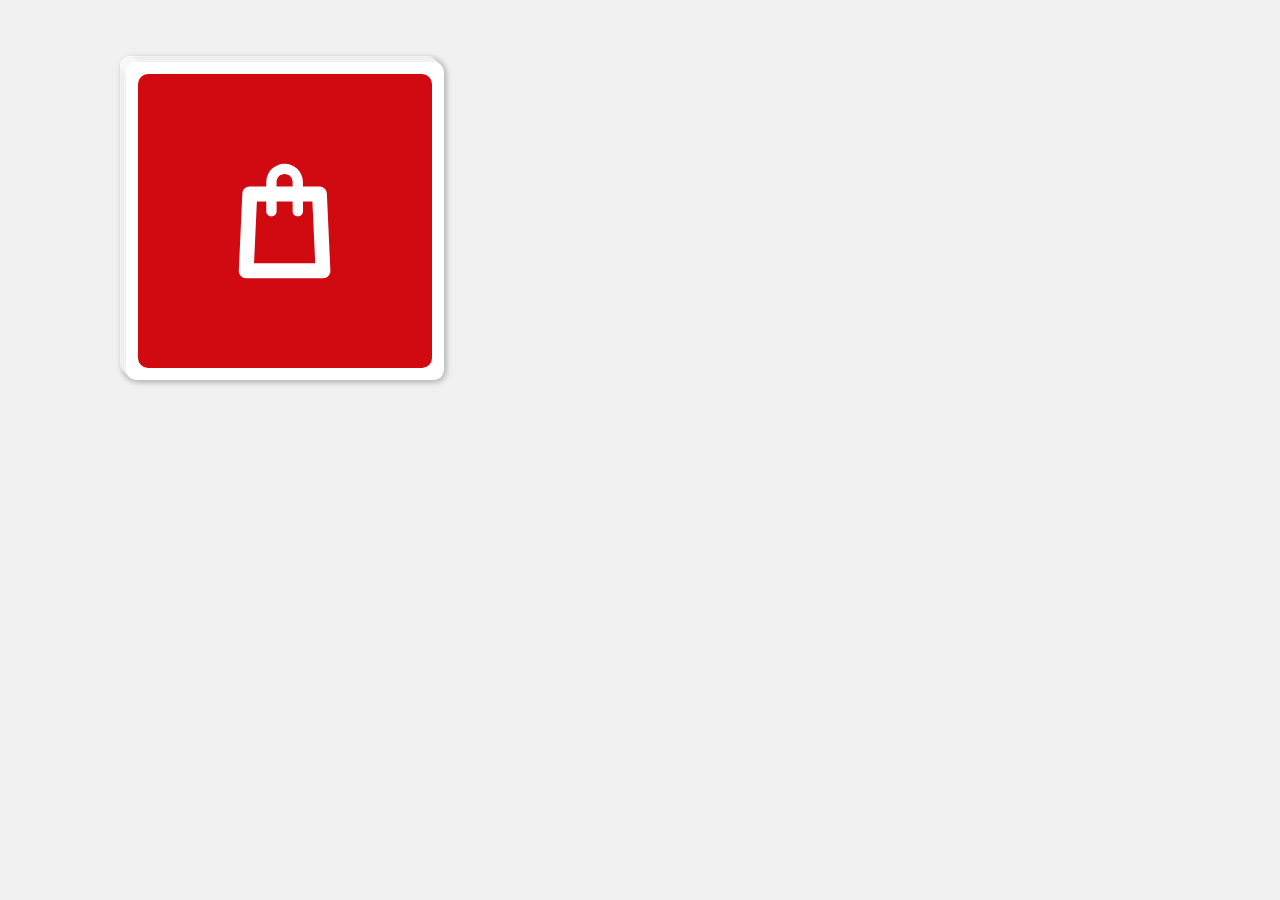
==== commit af4fedb2: "ver 12" ====
--- a/index.html
+++ b/index.html
@@ -16,54 +16,7 @@
 	<!--[if lt IE 8]>
         <p class="browserupgrade">You are using an <strong>outdated</strong> browser. Please <a href="http://browsehappy.com/">upgrade your browser</a> to improve your experience.</p>
     <![endif]-->
-	<header>
-		<div class="wrapper">
-			<a href="http://www.sbb.ch" target="_blank" id="logo">SBB CFF FFS</a>
-			<ul id="langs">
-				<li class="current"><a href="http://sbb-etickets.ch/de" title="de">de</a></li>
-				<li><a href="http://cff-etickets.ch/fr" title="fr">fr</a></li>
-				<li><a href="http://ffs-etickets.ch/it" title="it">it</a></li>
-				<li><a href="/en" title="en">en</a></li>
-			</ul>
-			<nav id="navi">
-				<ul>
-					<li class="active"><a href="#eticket">der Hase ist los!</a></li>
-					<li class=""><a href="#buy">Spiel</a></li>
-					<li class=""><a href="#networktickets">Zum Bahnhof Bern</a></li>
-					<li class=""><a href="#register">Teilnahmebedingung</a></li>
-				</ul>
-			</nav>
-		</div>
-	</header>
-	<div class="hero">
-		<div class="overlay-small">
-			<div class="box_perspective">
-				<div class="helper top left">
-					<div class="overflow">
-						<img src="images/box_perspective.png" alt="">
-						<div class="bg_red">
-						</div>
-					</div>
-				</div>
-				<div class="content bg_red">
-					<h1>«Der Hase ist los».</h1>
-					<h1><a href="#">Hier mitspielen und gewinnen!</a></h1>
-				</div>
-				<div class="helper bottom left portrait">
-					<div class="overflow">
-						<img src="images/box_perspective.png" alt="">
-						<div class="bg_red">
-						</div>
-					</div>
-				</div>
-			</div>
-		</div>
-	</div>
 
-	<div class="wrapper content-text">
-		<p>Jetzt den Hasen und die Karotte finden und eine von 50 Geschenkkarten Bahnhof im Wert von CHF 20.– gewinnen. Viel Glück!</p>
-		<button class="gamebutton notclicked">hier klicken und spielen</button>
-	</div>
 
 	<div class="cards-wrapp wrapper">
 
@@ -134,11 +87,11 @@
 
 			<div id="result"><h2>Result</h2></div>
 
-			<form id="gameform">
+			<form id="gameform" method="post" action="insert-win.php">
 				<label for="anrede">Anrede</label>
 				<select name="anrede">
-					<option value="volvo">Herr</option>
-					<option value="saab">Frau</option>
+					<option value="herr">Herr</option>
+					<option value="frau">Frau</option>
 				</select>
 
 				<label for="vorname">Vorname</label>
@@ -147,14 +100,14 @@
 				<label for="name">Name</label>
 				<input type="text" name="name" />
 
-				<label for="email">E-Mail</label>
-				<input type="email" name="email" />
-
 				<label for="strasse">Strasse und Nummer</label>
 				<input type="text" name="strasse" />
 
 				<label for="plz">PLZ und Ort</label>
 				<input type="text" name="plz" />
+
+				<label for="email">E-Mail</label>
+				<input type="email" name="email" />
 
 				<input type="checkbox" name="newsletter" value="ok" checked> Ich möchte zukünftig von der SBB via E-Mail über attraktive Angebote an den Bahnhöfen informiert werden und bin einverstanden, dass meine Daten von der SBB verwendet werden.
 
--- a/css/main.css
+++ b/css/main.css
@@ -64,8 +64,6 @@
 
 /*------ WEB FONTS ------*/
 
-
-
 @font-face {
     font-family: helvetica_neue;
     font-style: normal;
@@ -80,8 +78,6 @@
     font-weight: 700;
     font-style: normal
 }
-
-
 
 /*------ LAYOUT ------*/
 
@@ -298,7 +294,8 @@
 	font-size: 16px;
 	margin: 25px 0;
 	cursor: pointer;
-	transition: 1s;
+	-webkit-transition: 1s;
+	        transition: 1s;
 }
 
 .gamebutton:focus {
@@ -308,8 +305,6 @@
 /*------ CARDS ------*/
 
 .cards-wrapp{
-	background: #fff;
-	border-radius: 5px;
 	margin-bottom: 50px;
 }
 
@@ -318,8 +313,10 @@
 	margin: 0 auto;
 	padding: 3% 0;
 	position: relative;
+	-webkit-perspective: 800px;
 	perspective: 800px;
-	transition: height 2s;
+	-webkit-transition: height 2s;
+	        transition: height 2s;
 }
 
 .card-wrapp {
@@ -342,8 +339,10 @@
 	box-shadow: #bdbcbc 2px 2px 6px;
 	cursor: pointer;
 	position: relative;
+	-webkit-transform-style: preserve-3d; /* Chrome, Safari, Opera */
 	transform-style: preserve-3d;
-  	transition: transform 1s;
+  	-webkit-transition: -webkit-transform 1s;
+  	        transition: transform 1s;
 }
 
 .user .card,
@@ -356,7 +355,8 @@
 	width: 100%;
 	height: 100%;
 	position: absolute;
-	backface-visibility: hidden;
+	-webkit-backface-visibility: hidden;
+	        backface-visibility: hidden;
 }
 
 .card-front {
@@ -368,9 +368,8 @@
 .card-back {
 	background: url(../images/egg.svg) no-repeat center center #13a538;
 	background-size: 60% 60%!important;
-
-
 	z-index: 1;
+	-webkit-transform: rotateY( 180deg );
 	transform: rotateY( 180deg );
 }
 
@@ -387,7 +386,9 @@
 }
 
 .card.flipped {
-  transform: rotateY( 180deg );
+	-webkit-transform: rotateY( 180deg );
+	transform: rotateY( 180deg );
+	background: transparent;
 }
 
 #result {
@@ -396,20 +397,38 @@
 }
 
 #result h2 {
-	padding: 25px 50px;
+	padding: 20px 30px;
 	border-radius: 5px;
 	display: inline;
 	opacity: 0;
 	margin: 0 auto;
 	color: #fff;
-	transition: opacity 4s;
-	font-size: 55px;
+	-webkit-transition: opacity 4s;
+	        transition: opacity 4s;
+	font-size: 45px;
+	line-height: 45px;
+}
+
+#thankyou {
+	display: block;
+	text-align: center;
+}
+
+#thankyou h2 {
+	padding: 20px 30px;
+	border-radius: 5px;
+	opacity: 0;
+	width: 90%;
+	margin: 0 auto;
+	color: #fff;
+	-webkit-transition: opacity 4s;
+	        transition: opacity 4s;
 }
 
 /*------- FORM ------*/
 
 #gameform {
-	width: 50%;
+	width: 55%;
 	display: none;
 	opacity: 0;
 	margin: 75px auto 50px;
@@ -419,7 +438,8 @@
 	font-size: 16px;
 	line-height: 19px;
 	font-family: 'helvetica_neue';
-	transition: 3s;
+	-webkit-transition: 3s;
+	        transition: 3s;
 }
 
 #gameform label {
@@ -429,29 +449,82 @@
     line-height: 26px;
 }
 
-#gameform input,
-#gameform select {
+#gameform input {
 	display: block;
 	border-radius: 2px;
 	border:none;
 	width: 100%;
-	padding: 10px;
+	padding: 14px;
+	background: #fff;
 	margin-bottom: 20px;
+	height: 39px;
+}
+
+#gameform input,
+#gameform select,
+#gameform option {
+	font-size: 20px;
+	line-height: 20px;
 }
 
 #gameform select option {
-	padding: 10px;
-}
+	padding: 14px;
+}
+
+#gameform select {
+	border-radius: 2px;
+	border:none;
+	width: 100%;
+	padding: 5px 14px;
+	margin-bottom: 20px;
+	background: transparent;
+	height: 39px;
+	-webkit-appearance: none;
+	-moz-appearance: none;
+	appearance: none;
+	background: url(../images/down.svg) 98.5% / 20px no-repeat #fff;
+}
+
+/*target Internet Explorer 9 and Internet Explorer 10:*/
+@media screen and (min-width:0\0) {
+
+
+	#gameform input[type='checkbox'] {
+		display: inline-block;
+		width: auto;
+		margin: 10px 5px 0 0;
+		background: none;
+	}
+
+}
+
+input:focus,
+select:focus {
+	outline:0!important;
+}
+
 
 #gameform input[type='checkbox'] {
 	display: inline-block;
 	width: auto;
-	margin: 10px 5px 0 0;
+	margin: 0;
+	padding: 0;
+	line-height: 19px;
+	font-size: 16px;
+	height: auto;
+	background:#fff;
 }
 
 #gameform input[type='submit'] {
 	margin-top: 50px;
-	padding: 10px;
+	padding: 20px;
+	height: auto;
+	font-size:22px;
+	line-height: 22px;
+	background: #d10a11;
+	color: #fff;
+	border: none;
+	-webkit-appearance: none;
 }
 
 #gameform #bahnhof label {
@@ -459,3 +532,65 @@
 	font-size: 16px;
 	line-height: 19px;
 }
+
+@media only screen and (max-width : 1000px)  {
+
+	.wrapper {
+		width: 100%;
+	}
+
+	#result h2 {
+		font-size: 40px;
+	}
+
+	#gameform {
+		width: 100%;
+		margin:25px 0 0;
+	}
+
+	.card {
+		border: 8px solid #fff;
+		box-shadow: #bdbcbc 1px 1px 4px;
+	}
+
+	#gameform #bahnhof label,
+	#gameform,
+	#gameform input,
+	#gameform select,
+	#gameform option {
+		font-size: 20px;
+		line-height: 25px;
+	}
+}
+
+@media only screen and (max-width : 600px)  {
+
+	.wrapper {
+		width: 100%;
+	}
+
+	#gameform {
+		padding: 20px;
+	}
+
+	#result h2 {
+		font-size: 40px;
+	}
+
+	#gameform {
+		width: 100%;
+	}
+
+	.card {
+		border: 5px solid #fff;
+		box-shadow: #bdbcbc 1px 1px 4px;
+	}
+
+	#result h2 {
+		display: block;
+		font-size: 20px;
+		line-height: 25px;
+		padding: 20px;
+	}
+
+}
